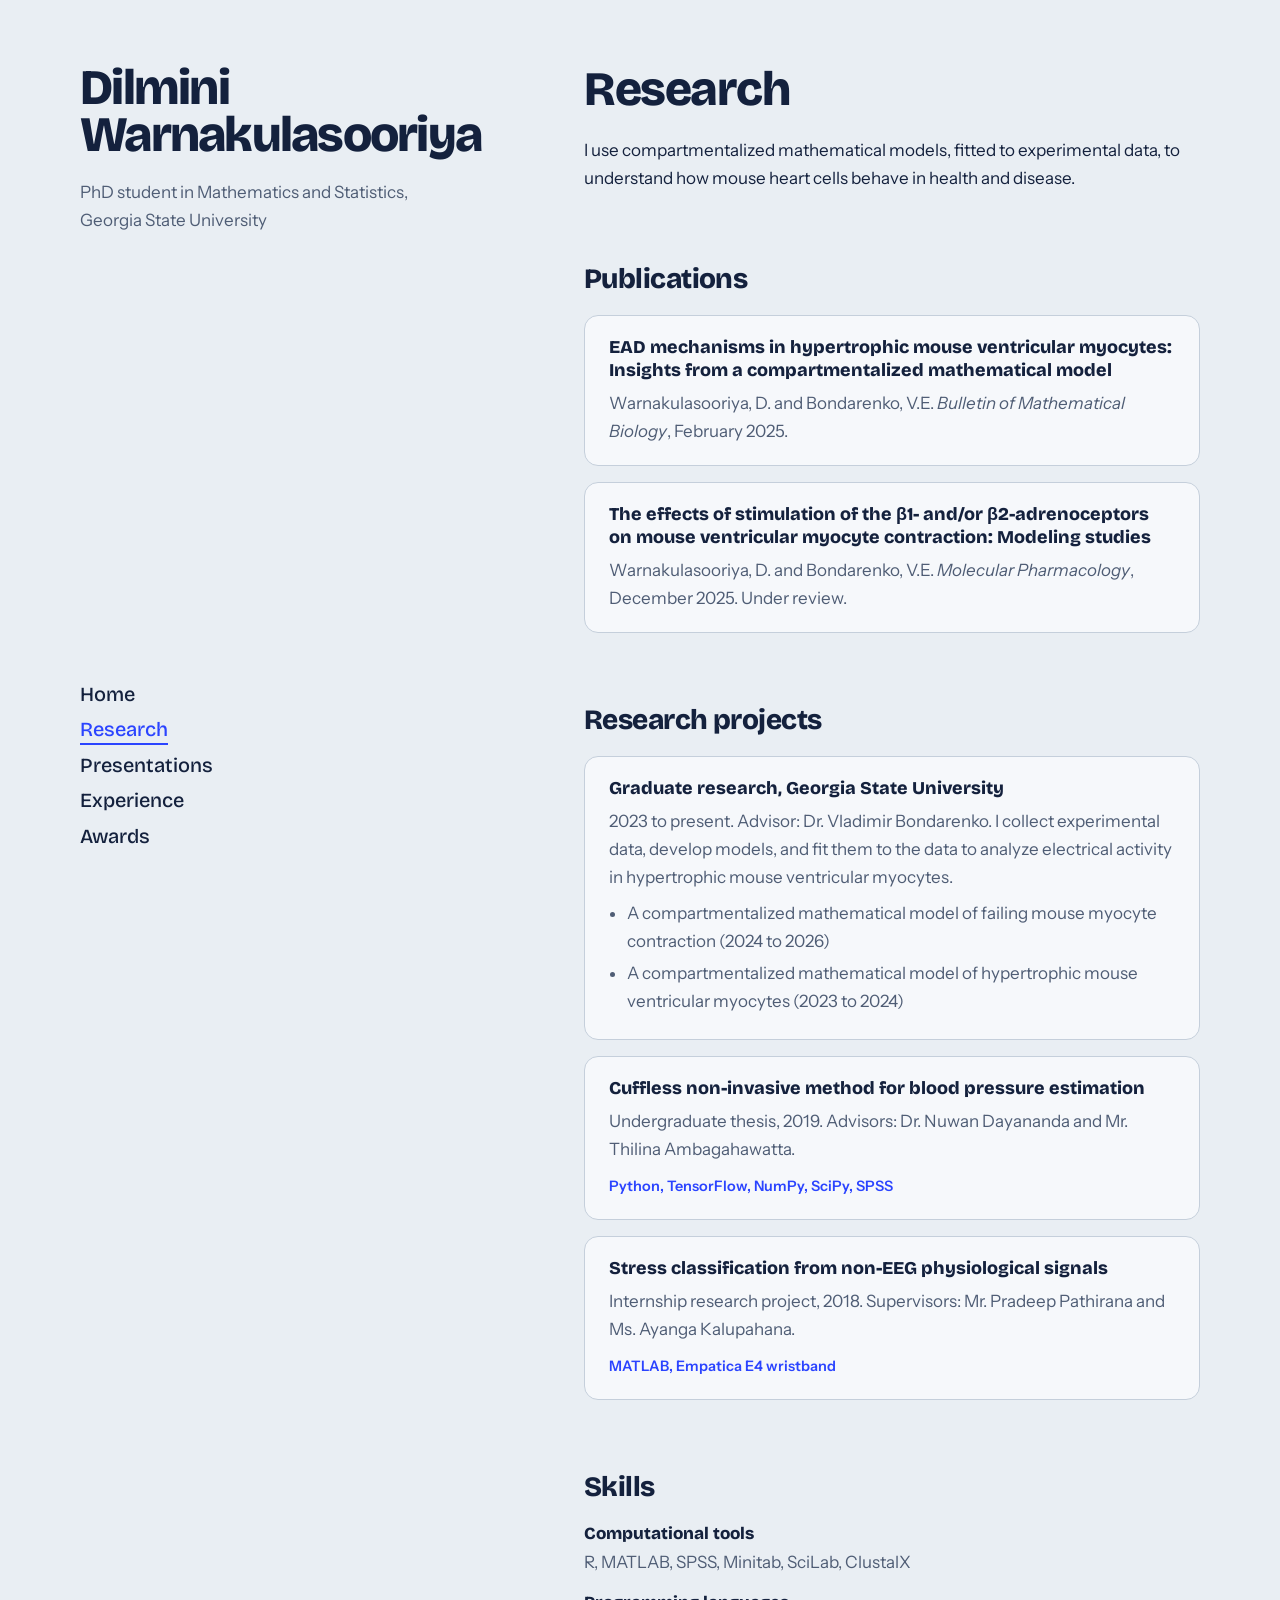
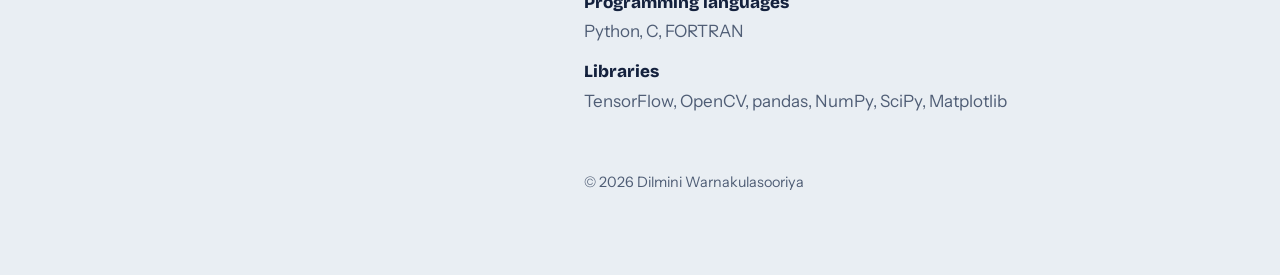
==== research.html @ dc68a15b "Add files via upload" ====
<!DOCTYPE html>
<html lang="en">
<head>
<meta charset="utf-8">
<meta name="viewport" content="width=device-width, initial-scale=1">
<title>Research – Dilmini Warnakulasooriya</title>
<meta name="description" content="Publications, research projects, and skills of Dilmini Warnakulasooriya.">
<link rel="icon" href="data:image/svg+xml,<svg xmlns=%22http://www.w3.org/2000/svg%22 viewBox=%220 0 100 100%22><text y=%22.9em%22 font-size=%2290%22>∑</text></svg>">
<link rel="preconnect" href="https://fonts.googleapis.com">
<link rel="preconnect" href="https://fonts.gstatic.com" crossorigin>
<link href="https://fonts.googleapis.com/css2?family=Bricolage+Grotesque:opsz,wght@12..96,500;12..96,800&family=Instrument+Sans:ital,wght@0,400;0,600;1,400&display=swap" rel="stylesheet">
<link rel="stylesheet" href="style.css">
</head>
<body>
<div class="layout">
  <header>
    <div>
      <a class="name" href="index.html"><span>Dilmini</span> <span>Warnakulasooriya</span></a>
      <p class="role">PhD student in Mathematics and Statistics, Georgia State University</p>
    </div>
    <nav aria-label="Main"><ul><li><a href="index.html">Home</a></li><li><a href="research.html" aria-current="page">Research</a></li><li><a href="presentations.html">Presentations</a></li><li><a href="experience.html">Experience</a></li><li><a href="awards.html">Awards</a></li></ul></nav>
  </header>
  <main>
    <section>
      <h1>Research</h1>
      <p>I use compartmentalized mathematical models, fitted to experimental data, to understand how mouse heart cells behave in health and disease.</p>
    </section>
    <section>
      <h2>Publications</h2>
      <div class="card static">
        <h3>EAD mechanisms in hypertrophic mouse ventricular myocytes: Insights from a compartmentalized mathematical model</h3>
        <p>Warnakulasooriya, D. and Bondarenko, V.E. <em>Bulletin of Mathematical Biology</em>, February 2025.</p>
      </div>
      <div class="card static">
        <h3>The effects of stimulation of the β1- and/or β2-adrenoceptors on mouse ventricular myocyte contraction: Modeling studies</h3>
        <p>Warnakulasooriya, D. and Bondarenko, V.E. <em>Molecular Pharmacology</em>, December 2025. Under review.</p>
      </div>
    </section>
    <section>
      <h2>Research projects</h2>
      <div class="card static">
        <h3>Graduate research, Georgia State University</h3>
        <p>2023 to present. Advisor: Dr. Vladimir Bondarenko. I collect experimental data, develop models, and fit them to the data to analyze electrical activity in hypertrophic mouse ventricular myocytes.</p>
        <ul class="plain">
          <li>A compartmentalized mathematical model of failing mouse myocyte contraction (2024 to 2026)</li>
          <li>A compartmentalized mathematical model of hypertrophic mouse ventricular myocytes (2023 to 2024)</li>
        </ul>
      </div>
      <div class="card static">
        <h3>Cuffless non-invasive method for blood pressure estimation</h3>
        <p>Undergraduate thesis, 2019. Advisors: Dr. Nuwan Dayananda and Mr. Thilina Ambagahawatta.</p>
        <span class="tags">Python, TensorFlow, NumPy, SciPy, SPSS</span>
      </div>
      <div class="card static">
        <h3>Stress classification from non-EEG physiological signals</h3>
        <p>Internship research project, 2018. Supervisors: Mr. Pradeep Pathirana and Ms. Ayanga Kalupahana.</p>
        <span class="tags">MATLAB, Empatica E4 wristband</span>
      </div>
    </section>
    <section>
      <h2>Skills</h2>
      <dl>
        <dt>Computational tools</dt><dd>R, MATLAB, SPSS, Minitab, SciLab, ClustalX</dd>
        <dt>Programming languages</dt><dd>Python, C, FORTRAN</dd>
        <dt>Libraries</dt><dd>TensorFlow, OpenCV, pandas, NumPy, SciPy, Matplotlib</dd>
      </dl>
    </section>
    <footer>© 2026 Dilmini Warnakulasooriya</footer>
  </main>
</div>
</body>
</html>
---- style.css ----
:root {
  --bg: #e9eef3; --surface: #f6f8fb; --ink: #14213d; --muted: #4f5d75;
  --line: #c5cfdb; --accent: #2b44ff; --accent-ink: #ffffff;
  --display: "Bricolage Grotesque", "Helvetica Neue", Arial, sans-serif;
  --body: "Instrument Sans", system-ui, -apple-system, "Segoe UI", sans-serif;
}
@media (prefers-color-scheme: dark) {
  :root { --bg: #101726; --surface: #182036; --ink: #e8edf6; --muted: #a3b0c7;
          --line: #2c3856; --accent: #8ea0ff; --accent-ink: #101726; }
}
* { box-sizing: border-box; }
html { scroll-behavior: smooth; }
@media (prefers-reduced-motion: reduce) { html { scroll-behavior: auto; } }
body { margin: 0; background: var(--bg); color: var(--ink); font: 400 1.0625rem/1.65 var(--body); }
a { color: inherit; }
a:focus-visible { outline: 3px solid var(--accent); outline-offset: 3px; border-radius: 2px; }

.layout { display: grid; grid-template-columns: minmax(0, 5fr) minmax(0, 7fr); gap: 4rem;
  max-width: 76rem; margin: 0 auto; padding: 0 clamp(1.25rem, 4vw, 3rem); }
header { position: sticky; top: 0; align-self: start; min-height: 100vh; display: flex;
  flex-direction: column; justify-content: space-between; padding: 4rem 0 3rem; }
.name { display: block; text-decoration: none; font: 800 clamp(2rem, 4vw, 3.1rem)/0.95 var(--display);
  letter-spacing: -0.035em; margin: 0 0 1.25rem; overflow-wrap: anywhere; }
.name span { display: block; }
.role { color: var(--muted); max-width: 22rem; margin: 0; }

nav ul { list-style: none; margin: 0; padding: 0; display: flex; flex-direction: column; gap: 0.35rem; }
nav a { text-decoration: none; font: 500 1.25rem/1.4 var(--display); display: inline-block;
  border-bottom: 2px solid transparent; }
nav a:hover { border-color: var(--accent); }
nav a[aria-current="page"] { color: var(--accent); border-color: var(--accent); }

main { padding: 4rem 0 5rem; }
section { padding-bottom: 3.5rem; }
h1 { font: 800 clamp(2rem, 4.2vw, 3rem)/1.08 var(--display); letter-spacing: -0.03em; margin: 0 0 1.25rem; }
h2 { font: 800 1.75rem/1.1 var(--display); letter-spacing: -0.02em; margin: 0 0 1.25rem; }
h3 { font: 800 1.125rem/1.3 var(--display); margin: 0 0 0.4rem; }
p { margin: 0 0 1rem; max-width: 38rem; }

.card { display: block; text-decoration: none; background: var(--surface); border: 1px solid var(--line);
  border-radius: 14px; padding: 1.25rem 1.5rem; margin-bottom: 1rem; }
a.card { transition: border-color .2s, transform .2s; }
a.card:hover { border-color: var(--accent); transform: translateY(-2px); }
.card p { color: var(--muted); margin: 0 0 0.5rem; }
.card p:last-child { margin-bottom: 0; }
.tags { font-size: 0.9rem; color: var(--accent); font-weight: 600; }
.plain { margin: 0.5rem 0 0; padding-left: 1.1rem; color: var(--muted); }
.plain li { margin-bottom: 0.25rem; }

.job { display: grid; grid-template-columns: 9rem 1fr; gap: 1rem; padding: 1.1rem 0; border-top: 1px solid var(--line); }
.job:last-child { border-bottom: 1px solid var(--line); }
.job time { color: var(--muted); font-size: 0.95rem; }
.job p { color: var(--muted); margin: 0; }

.talk { padding: 1rem 0; border-top: 1px solid var(--line); }
.talk:last-child { border-bottom: 1px solid var(--line); }
.talk h3 { font-weight: 600; font-family: var(--body); font-size: 1.0625rem; }
.talk p { color: var(--muted); margin: 0; font-size: 0.95rem; }

dl { margin: 0; }
dt { font: 800 1.0625rem/1.3 var(--display); margin-top: 1rem; }
dd { margin: 0.2rem 0 0; color: var(--muted); }

.button { display: inline-block; background: var(--accent); color: var(--accent-ink); font-weight: 600;
  text-decoration: none; padding: 0.8rem 1.5rem; border-radius: 999px; margin: 0 0.5rem 0.5rem 0; }
.button:hover { filter: brightness(1.1); }
.button.ghost { background: transparent; color: var(--ink); border: 2px solid var(--accent); padding: calc(0.8rem - 2px) calc(1.5rem - 2px); }

footer { color: var(--muted); font-size: 0.9rem; }

@media (max-width: 52rem) {
  .layout { grid-template-columns: 1fr; gap: 0; }
  header { position: static; min-height: 0; padding: 2.5rem 0 1rem; gap: 1.5rem; }
  .name span { display: inline; }
  nav ul { flex-direction: row; flex-wrap: wrap; gap: 0.25rem 1.25rem; }
  nav a { font-size: 1.05rem; }
  main { padding-top: 2rem; }
  .job { grid-template-columns: 1fr; gap: 0.25rem; }
}
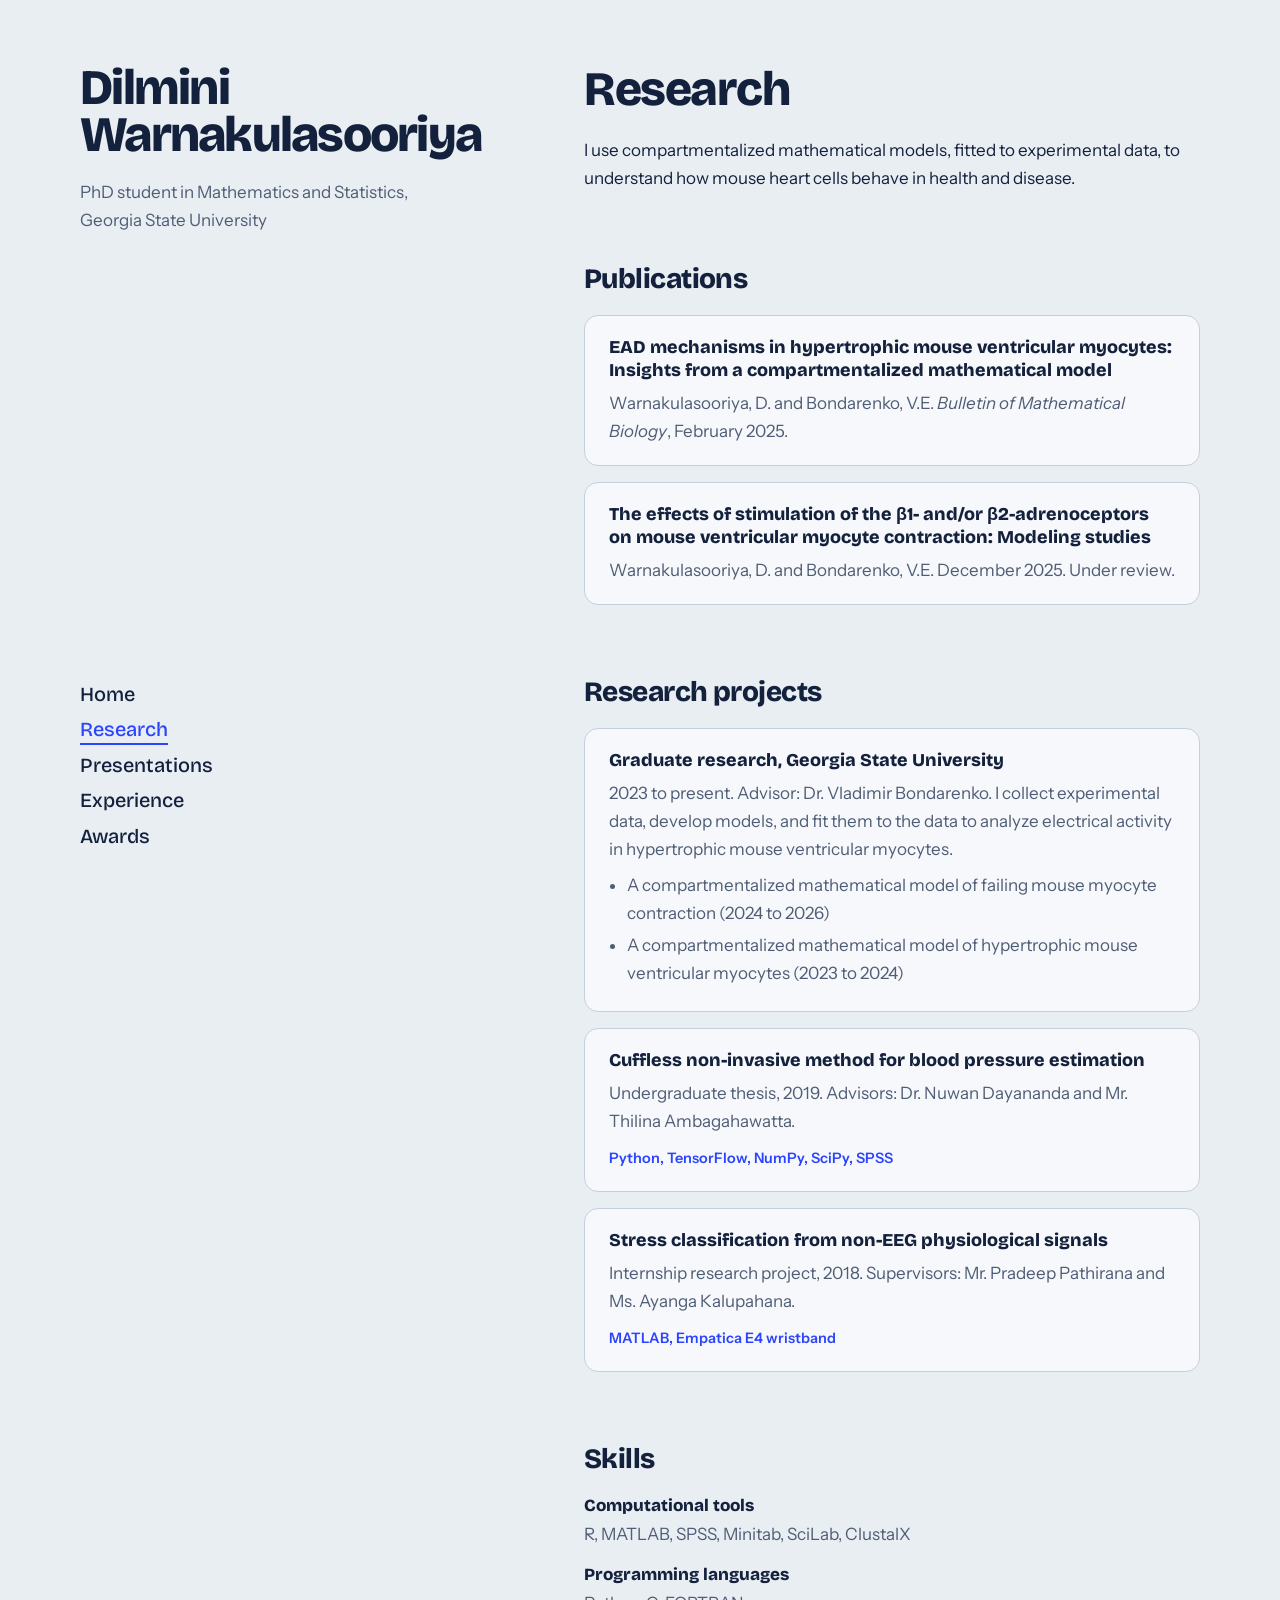
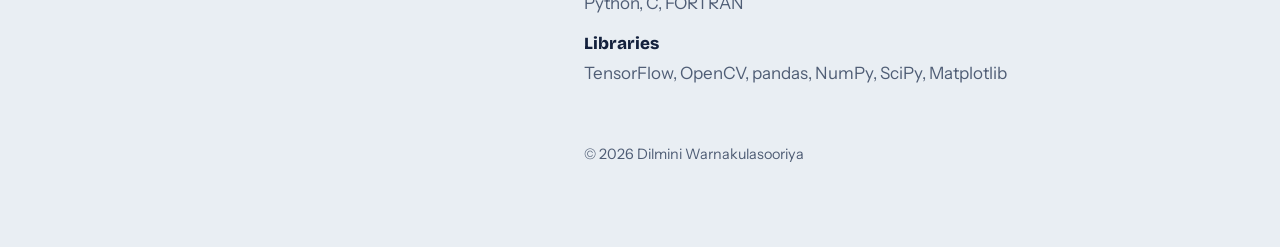
==== commit 91c72cfa: "Update publication details in research.html" ====
--- a/research.html
+++ b/research.html
@@ -33,7 +33,7 @@
       </div>
       <div class="card static">
         <h3>The effects of stimulation of the β1- and/or β2-adrenoceptors on mouse ventricular myocyte contraction: Modeling studies</h3>
-        <p>Warnakulasooriya, D. and Bondarenko, V.E. <em>Molecular Pharmacology</em>, December 2025. Under review.</p>
+        <p>Warnakulasooriya, D. and Bondarenko, V.E. December 2025. Under review.</p>
       </div>
     </section>
     <section>
